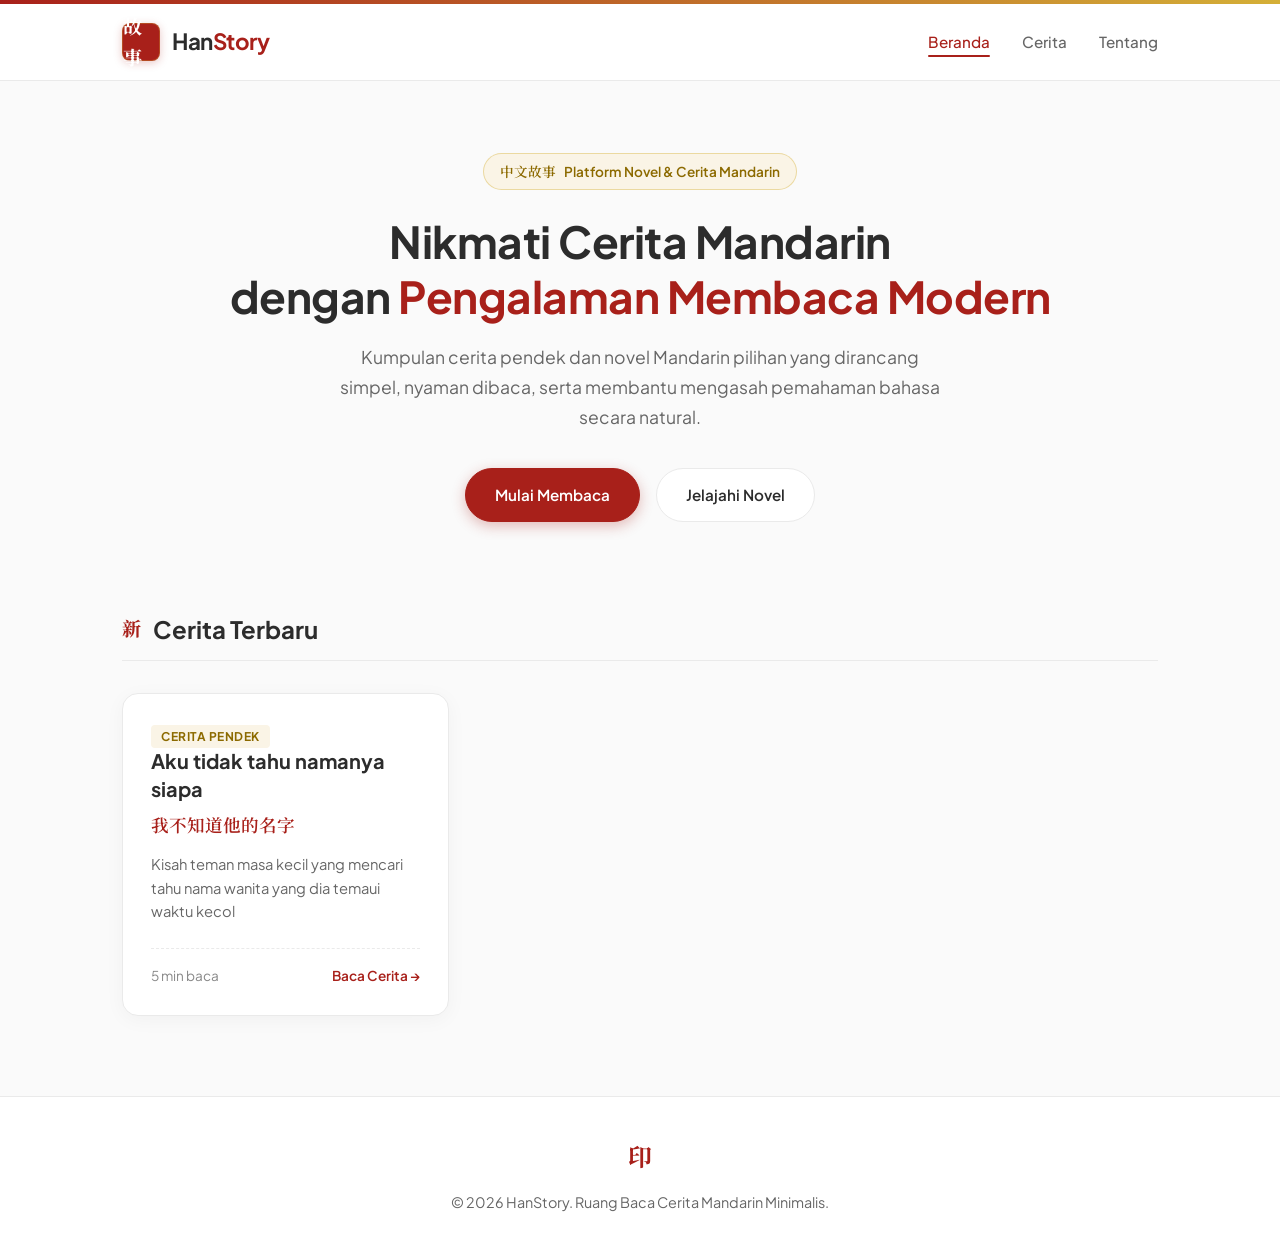
==== index.html @ 8c4c5fa7 "Add files via upload" ====
<!DOCTYPE html>
<html lang="id">
<head>
    <meta charset="UTF-8">
    <meta name="viewport" content="width=device-width, initial-scale=1.0">
    <title>HanStory - Cerita & Novel Mandarin</title>
    <!-- Google Fonts -->
    <link rel="preconnect" href="https://fonts.googleapis.com">
    <link rel="preconnect" href="https://fonts.gstatic.com" crossorigin>
    <link href="https://fonts.googleapis.com/css2?family=Noto+Serif+SC:wght@400;600;700&family=Plus+Jakarta+Sans:wght@400;500;600;700&display=swap" rel="stylesheet">
    <!-- Hubungkan ke File CSS External -->
    <link rel="stylesheet" href="style.css">
</head>
<body>

    <!-- Red and Gold Accent Bar -->
    <div class="top-accent-bar"></div>

    <!-- Navigation Header -->
    <header>
        <nav class="navbar">
            <a href="#" class="logo">
                <div class="logo-seal zh-text">故事</div>
                <div class="logo-text">Han<span>Story</span></div>
            </a>
            <ul class="nav-links">
                <li><a href="#" class="active">Beranda</a></li>
                <li><a href="cerita.html">Cerita</a></li>
                <li><a href="#">Tentang</a></li>
            </ul>
        </nav>
    </header>

    <!-- Hero Section -->
    <section class="hero">
        <div class="hero-badge">
            <span class="zh-text">中文故事</span> Platform Novel & Cerita Mandarin
        </div>
        <h1>Nikmati Cerita Mandarin<br>dengan <span class="highlight">Pengalaman Membaca Modern</span></h1>
        <p>Kumpulan cerita pendek dan novel Mandarin pilihan yang dirancang simpel, nyaman dibaca, serta membantu mengasah pemahaman bahasa secara natural.</p>
        <div class="hero-cta">
            <a href="#cerita-terbaru" class="btn btn-primary">Mulai Membaca</a>
            <a href="#" class="btn btn-secondary">Jelajahi Novel</a>
        </div>
    </section>

    <!-- Main Content Section -->
    <main class="content-section" id="cerita-terbaru">
        <div class="section-header">
            <div class="section-title">
                <span class="stamp zh-text">新</span>
                <h2>Cerita Terbaru</h2>
            </div>
        </div>

        <div class="grid-cards">
            <!-- Card 1 -->
            <article class="story-card">
                <div>
                    <span class="card-tag">Cerita Pendek</span>
                    <h3>Aku tidak tahu namanya siapa</h3>
                    <div class="zh-subtitle zh-text">我不知道他的名字</div>
                    <p>Kisah teman masa kecil yang mencari tahu nama wanita yang dia temaui waktu kecol</p>
                </div>
                <div class="card-footer">
                    <span>5 min baca</span>
                    <a href="sesi1.html" class="read-link">Baca Cerita &rarr;</a>
                </div>
            </article>

            <!-- Card 2 -->
          

            <!-- Card 3 -->
            
        </div>
    </main>

    <!-- Footer -->
    <footer>
        <div class="footer-content">
            <div class="footer-seal zh-text">印</div>
            <p>&copy; 2026 HanStory. Ruang Baca Cerita Mandarin Minimalis.</p>
        </div>
    </footer>

</body>
</html>
---- style.css ----
/* ===== VARIABLES ===== */
:root {
    --bg-primary: #FAFAFA;
    --bg-surface: #FFFFFF;
    --text-main: #2C2C2C;
    --text-muted: #666666;
    --china-red: #A8201A;
    --china-red-hover: #861813;
    --china-gold: #D4AF37;
    --china-gold-light: #FAF4E6;
    --border-color: #EAEAEA;
    --shadow-subtle: 0 4px 20px rgba(0, 0, 0, 0.04);
    --shadow-hover: 0 8px 30px rgba(168, 32, 26, 0.08);
    --radius-sm: 8px;
    --radius-md: 16px;
    --radius-lg: 24px;
}

/* ===== BASE STYLES ===== */
* {
    margin: 0;
    padding: 0;
    box-sizing: border-box;
}

body {
    font-family: 'Plus Jakarta Sans', sans-serif;
    background-color: var(--bg-primary);
    color: var(--text-main);
    line-height: 1.6;
    display: flex;
    flex-direction: column;
    min-height: 100vh;
}

.zh-text {
    font-family: 'Noto Serif SC', serif;
}

/* Accent top line */
.top-accent-bar {
    height: 4px;
    background: linear-gradient(90deg, var(--china-red) 0%, var(--china-gold) 100%);
    width: 100%;
}

/* ===== NAVBAR ===== */
header {
    background-color: var(--bg-surface);
    border-bottom: 1px solid var(--border-color);
    position: sticky;
    top: 0;
    z-index: 100;
    backdrop-filter: blur(10px);
    background-color: rgba(255, 255, 255, 0.95);
}

.navbar {
    max-width: 1100px;
    margin: 0 auto;
    padding: 1.2rem 2rem;
    display: flex;
    justify-content: space-between;
    align-items: center;
}

.logo {
    display: flex;
    align-items: center;
    gap: 0.75rem;
    text-decoration: none;
}

.logo-seal {
    background-color: var(--china-red);
    color: #FFFFFF;
    width: 38px;
    height: 38px;
    border-radius: var(--radius-sm);
    display: flex;
    align-items: center;
    justify-content: center;
    font-size: 1.2rem;
    font-weight: 700;
    box-shadow: 0 2px 8px rgba(168, 32, 26, 0.25);
    border: 1px solid rgba(212, 175, 55, 0.3);
}

.logo-text {
    font-size: 1.4rem;
    font-weight: 700;
    color: var(--text-main);
    letter-spacing: -0.5px;
}

.logo-text span {
    color: var(--china-red);
}

.nav-links {
    display: flex;
    gap: 2rem;
    list-style: none;
}

.nav-links a {
    text-decoration: none;
    color: var(--text-muted);
    font-weight: 500;
    font-size: 0.95rem;
    transition: all 0.2s ease;
    position: relative;
    padding: 0.25rem 0;
}

.nav-links a:hover,
.nav-links a.active {
    color: var(--china-red);
}

.nav-links a.active::after {
    content: '';
    position: absolute;
    bottom: -2px;
    left: 0;
    width: 100%;
    height: 2px;
    background-color: var(--china-red);
    border-radius: 2px;
}

/* ===== HERO SECTION ===== */
.hero {
    max-width: 1100px;
    margin: 0 auto;
    padding: 4.5rem 2rem 3.5rem;
    text-align: center;
    position: relative;
}

.hero-badge {
    display: inline-flex;
    align-items: center;
    gap: 0.5rem;
    background-color: var(--china-gold-light);
    border: 1px solid rgba(212, 175, 55, 0.4);
    color: #8C6A00;
    padding: 0.4rem 1rem;
    border-radius: 50px;
    font-size: 0.85rem;
    font-weight: 600;
    margin-bottom: 1.5rem;
}

.hero h1 {
    font-size: 2.75rem;
    font-weight: 700;
    color: var(--text-main);
    line-height: 1.25;
    margin-bottom: 1.2rem;
    letter-spacing: -0.5px;
}

.hero h1 span.highlight {
    color: var(--china-red);
    position: relative;
    display: inline-block;
}

.hero p {
    font-size: 1.1rem;
    color: var(--text-muted);
    max-width: 620px;
    margin: 0 auto 2.2rem;
    line-height: 1.7;
}

.hero-cta {
    display: flex;
    justify-content: center;
    gap: 1rem;
}

.btn {
    display: inline-flex;
    align-items: center;
    justify-content: center;
    padding: 0.85rem 1.8rem;
    font-size: 0.95rem;
    font-weight: 600;
    border-radius: 50px;
    text-decoration: none;
    transition: all 0.25s ease;
    cursor: pointer;
}

.btn-primary {
    background-color: var(--china-red);
    color: #FFFFFF;
    box-shadow: 0 4px 14px rgba(168, 32, 26, 0.3);
    border: 1px solid var(--china-red);
}

.btn-primary:hover {
    background-color: var(--china-red-hover);
    transform: translateY(-2px);
    box-shadow: 0 6px 20px rgba(168, 32, 26, 0.4);
}

.btn-secondary {
    background-color: var(--bg-surface);
    color: var(--text-main);
    border: 1px solid var(--border-color);
}

.btn-secondary:hover {
    border-color: var(--china-gold);
    color: var(--china-red);
    transform: translateY(-2px);
}

/* ===== MAIN CONTENT / STORY CARDS ===== */
.content-section {
    max-width: 1100px;
    margin: 0 auto;
    padding: 2rem 2rem 5rem;
    width: 100%;
}

.section-header {
    display: flex;
    justify-content: space-between;
    align-items: flex-end;
    margin-bottom: 2rem;
    padding-bottom: 0.75rem;
    border-bottom: 1px solid var(--border-color);
}

.section-title {
    display: flex;
    align-items: center;
    gap: 0.75rem;
}

.section-title h2 {
    font-size: 1.5rem;
    font-weight: 700;
    color: var(--text-main);
}

.section-title .stamp {
    color: var(--china-red);
    font-weight: 700;
    font-size: 1.2rem;
}

.grid-cards {
    display: grid;
    grid-template-columns: repeat(auto-fill, minmax(320px, 1fr));
    gap: 1.75rem;
}

.story-card {
    background-color: var(--bg-surface);
    border: 1px solid var(--border-color);
    border-radius: var(--radius-md);
    padding: 1.75rem;
    box-shadow: var(--shadow-subtle);
    transition: all 0.3s ease;
    display: flex;
    flex-direction: column;
    justify-content: space-between;
    position: relative;
    overflow: hidden;
}

.story-card::before {
    content: '';
    position: absolute;
    top: 0;
    left: 0;
    width: 4px;
    height: 100%;
    background-color: transparent;
    transition: background-color 0.3s ease;
}

.story-card:hover {
    transform: translateY(-4px);
    box-shadow: var(--shadow-hover);
    border-color: rgba(168, 32, 26, 0.2);
}

.story-card:hover::before {
    background-color: var(--china-red);
}

.card-tag {
    align-self: flex-start;
    background-color: var(--china-gold-light);
    color: #8C6A00;
    font-size: 0.75rem;
    font-weight: 700;
    padding: 0.25rem 0.65rem;
    border-radius: 4px;
    margin-bottom: 1rem;
    text-transform: uppercase;
    letter-spacing: 0.5px;
}

.story-card h3 {
    font-size: 1.25rem;
    font-weight: 700;
    color: var(--text-main);
    margin-bottom: 0.5rem;
    line-height: 1.4;
}

.story-card .zh-subtitle {
    font-size: 1.1rem;
    color: var(--china-red);
    margin-bottom: 0.85rem;
    font-weight: 600;
}

.story-card p {
    color: var(--text-muted);
    font-size: 0.92rem;
    line-height: 1.6;
    margin-bottom: 1.5rem;
}

.card-footer {
    display: flex;
    justify-content: space-between;
    align-items: center;
    padding-top: 1rem;
    border-top: 1px dashed var(--border-color);
    font-size: 0.85rem;
    color: #888888;
}

.read-link {
    color: var(--china-red);
    text-decoration: none;
    font-weight: 600;
    display: flex;
    align-items: center;
    gap: 0.3rem;
    transition: gap 0.2s ease;
}

.story-card:hover .read-link {
    gap: 0.5rem;
}

/* ===== FOOTER ===== */
footer {
    margin-top: auto;
    background-color: var(--bg-surface);
    border-top: 1px solid var(--border-color);
    padding: 2.5rem 2rem;
    text-align: center;
    color: var(--text-muted);
    font-size: 0.9rem;
}

.footer-content {
    max-width: 1100px;
    margin: 0 auto;
    display: flex;
    flex-direction: column;
    align-items: center;
    gap: 1rem;
}

.footer-seal {
    color: var(--china-red);
    font-size: 1.5rem;
    font-weight: bold;
}

/* ===== RESPONSIVE ===== */
@media (max-width: 768px) {
    .navbar {
        padding: 1rem 1.5rem;
    }

    .nav-links {
        gap: 1.2rem;
    }

    .hero h1 {
        font-size: 2rem;
    }

    .hero p {
        font-size: 1rem;
    }

    .grid-cards {
        grid-template-columns: 1fr;
    }
}
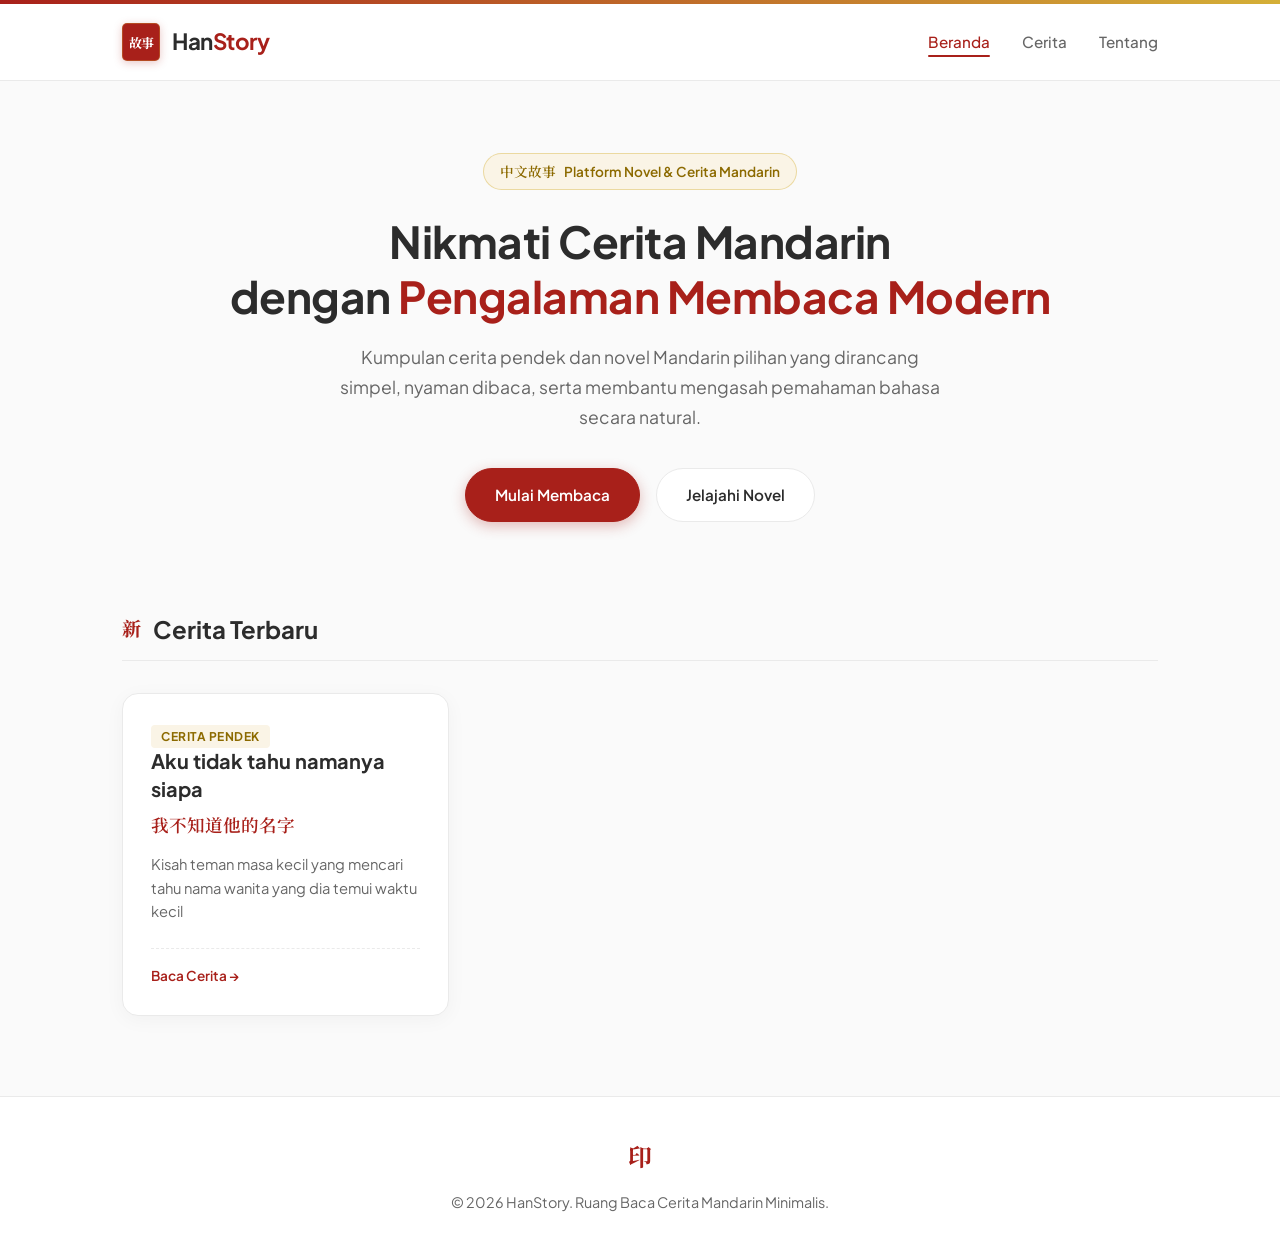
==== commit 11383cb0: "Add files via upload" ====
--- a/index.html
+++ b/index.html
@@ -26,7 +26,7 @@
             <ul class="nav-links">
                 <li><a href="#" class="active">Beranda</a></li>
                 <li><a href="cerita.html">Cerita</a></li>
-                <li><a href="#">Tentang</a></li>
+                <li><a href="tentang.html">Tentang</a></li>
             </ul>
         </nav>
     </header>
@@ -60,10 +60,9 @@
                     <span class="card-tag">Cerita Pendek</span>
                     <h3>Aku tidak tahu namanya siapa</h3>
                     <div class="zh-subtitle zh-text">我不知道他的名字</div>
-                    <p>Kisah teman masa kecil yang mencari tahu nama wanita yang dia temaui waktu kecol</p>
+                    <p>Kisah teman masa kecil yang mencari tahu nama wanita yang dia temui waktu kecil</p>
                 </div>
                 <div class="card-footer">
-                    <span>5 min baca</span>
                     <a href="sesi1.html" class="read-link">Baca Cerita &rarr;</a>
                 </div>
             </article>
--- a/style.css
+++ b/style.css
@@ -11,9 +11,45 @@
     --border-color: #EAEAEA;
     --shadow-subtle: 0 4px 20px rgba(0, 0, 0, 0.04);
     --shadow-hover: 0 8px 30px rgba(168, 32, 26, 0.08);
-    --radius-sm: 8px;
+    --radius-sm: 5px;
     --radius-md: 16px;
     --radius-lg: 24px;
+}
+
+/* ===== LOGO & STEMPEL FIX ===== */
+.logo {
+    display: flex;
+    align-items: center;
+    gap: 10px;
+    text-decoration: none;
+}
+
+.logo-seal {
+    width: 38px;
+    height: 38px;
+    background-color: var(--china-red); 
+    color: #FFFFFF;
+    border-radius: 8px;
+    display: flex;
+    align-items: center;
+    justify-content: center;
+    
+    
+    font-size: 13px !important;
+    line-height: 1 !important;
+    white-space: nowrap !important; 
+    letter-spacing: -1px;            
+    flex-shrink: 0;
+}
+
+.logo-text {
+    font-size: 1.4rem;
+    font-weight: 700;
+    color: var(--text-main);
+}
+
+.logo-text span {
+    color: var(--china-red);
 }
 
 /* ===== BASE STYLES ===== */
